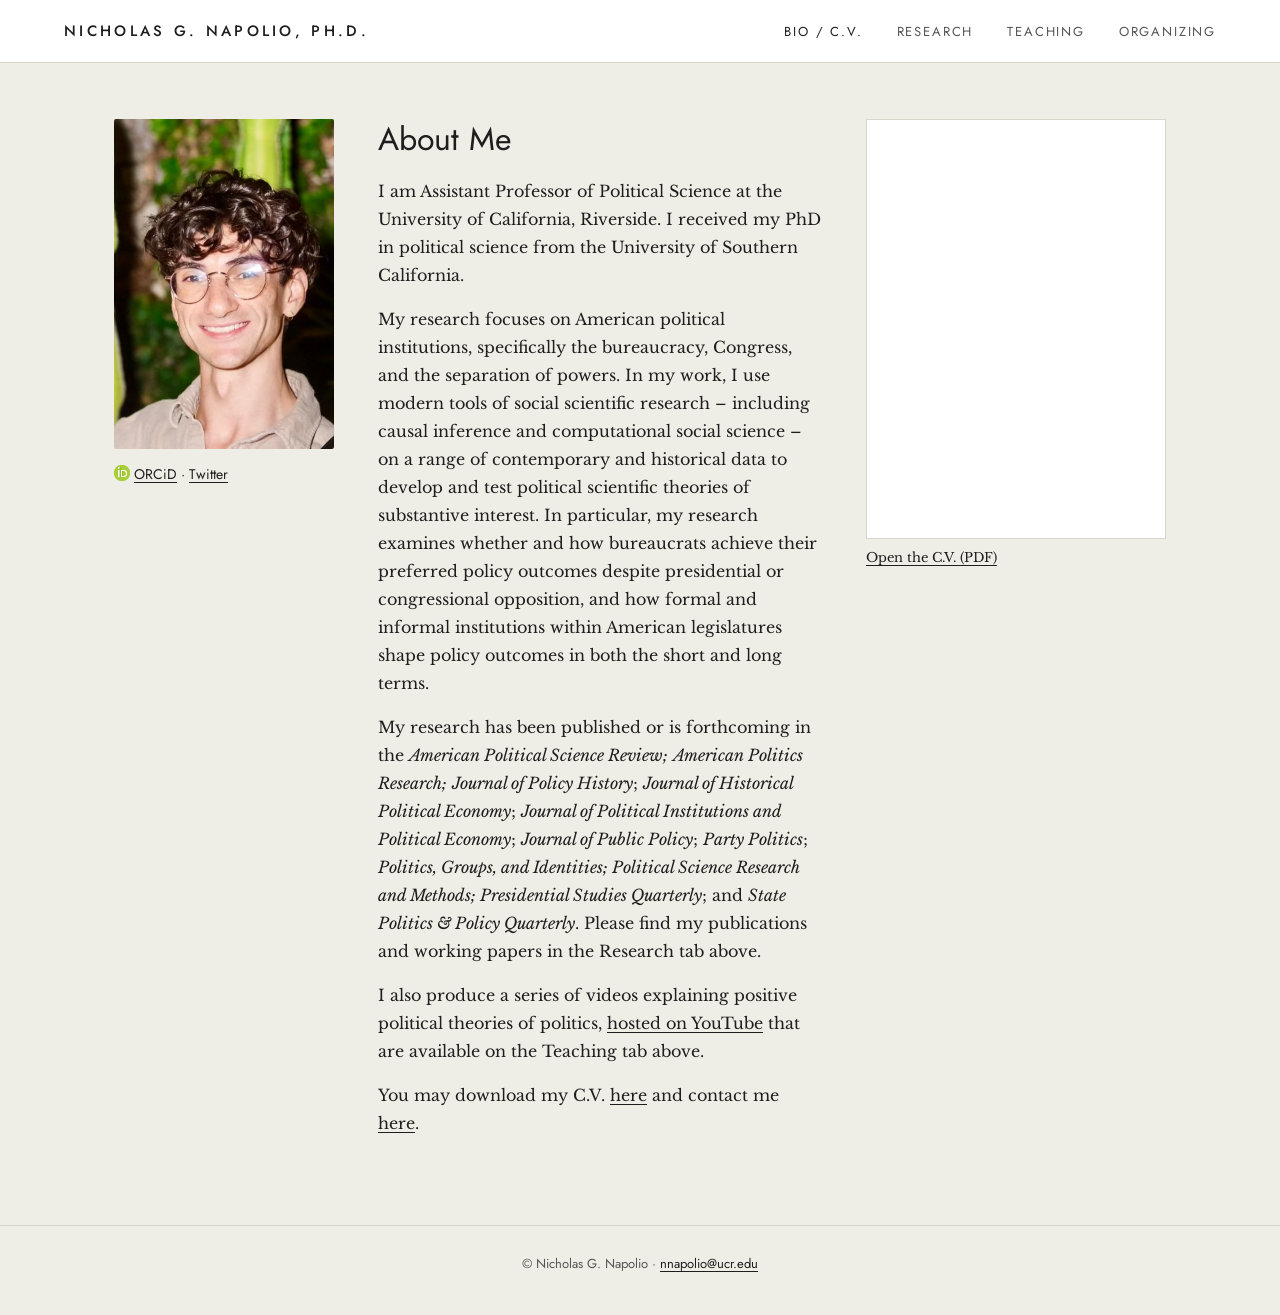
==== index.html @ 7bcb1dd6 "Static version of nicholasnapolio.com (moved off Squarespace) Co-Authored-By: Claude Opus 5.5 <norep" ====
<!doctype html>
<html lang="en">
<head>
<meta charset="utf-8">
<meta name="viewport" content="width=device-width, initial-scale=1">
<title>Nicholas G. Napolio, Ph.D.</title>
<meta name="description" content="Assistant Professor of Political Science, University of California, Riverside.">
<link rel="preconnect" href="https://fonts.googleapis.com"><link rel="preconnect" href="https://fonts.gstatic.com" crossorigin>
<link href="https://fonts.googleapis.com/css2?family=Jost:wght@400;500&family=Libre+Baskerville:ital@0;1&display=swap" rel="stylesheet">
<link rel="stylesheet" href="style.css">
</head>
<body>
<header class="site"><a class="name" href="index.html">Nicholas G. Napolio, Ph.D.</a>
<input type="checkbox" id="navtoggle" aria-label="Menu"><label for="navtoggle" class="burger">Menu</label>
<nav><a href="index.html" class="on">Bio / C.V.</a><a href="research.html">Research</a><a href="teaching.html">Teaching</a><a href="organizing.html">Organizing</a></nav></header>
<main>
<div class="home">
<aside class="profile">
<img class="headshot" src="images/headshot.jpg" alt="Nicholas G. Napolio">
<p class="links"><a href="https://orcid.org/0000-0002-8879-0726"><img src="images/orcid_16x16.png" alt="ORCID iD icon" width="16" height="16">ORCiD</a> · <a href="https://twitter.com/NicholasNapolio">Twitter</a></p>
</aside>
<section class="about"><h2>About Me</h2><p>I am Assistant Professor of Political Science at the University of California, Riverside. I received my PhD in political science from the University of Southern California.</p><p>My research focuses on American political institutions, specifically the bureaucracy, Congress, and the separation of powers. In my work, I use modern tools of social scientific research – including causal inference and computational social science – on a range of contemporary and historical data to develop and test political scientific theories of substantive interest. In particular, my research examines whether and how bureaucrats achieve their preferred policy outcomes despite presidential or congressional opposition, and how formal and informal institutions within American legislatures shape policy outcomes in both the short and long terms. </p><p>My research has been published or is forthcoming in the <em>American Political Science Review;</em> <em>American Politics Research;</em> <em>Journal of Policy History</em>; <em>Journal of Historical Political Economy</em>; <em>Journal of Political Institutions and Political Economy</em>; <em>Journal of Public Policy</em>; <em>Party Politics</em>; <em>Politics, Groups, and Identities; Political Science Research and Methods; Presidential Studies Quarterly</em>; and <em>State Politics & Policy Quarterly</em>. Please find my publications and working papers in the Research tab above.</p><p>I also produce a series of videos explaining positive political theories of politics, <a href="https://www.youtube.com/@animated-politics">hosted on YouTube</a> that are available on the Teaching tab above.</p><p>You may download my C.V. <a href="s/Napolio-CV.pdf">here</a> and contact me <a href="mailto:nnapolio@ucr.edu">here</a>.</p> </section>
<section class="cv"><iframe src="s/Napolio-CV.pdf" title="C.V."></iframe><p class="small"><a href="s/Napolio-CV.pdf">Open the C.V. (PDF)</a></p></section>
</div>
</main>
<footer>© Nicholas G. Napolio · <a href="mailto:nnapolio@ucr.edu">nnapolio@ucr.edu</a></footer>
</body>
</html>
---- style.css ----
:root{--bg:#efeee6;--ink:#1e1e1e;--muted:#555;--line:#d9d7cc;--link:#1e1e1e;--head:#ffffff}
*{box-sizing:border-box}
html{-webkit-text-size-adjust:100%}
body{margin:0;background:var(--bg);color:var(--ink);font:16px/1.75 "Libre Baskerville",Georgia,"Times New Roman",serif}
a{color:var(--link);text-decoration:underline;text-decoration-thickness:1px;text-underline-offset:3px}
a:hover{text-decoration-thickness:2px}
header.site{background:var(--head);display:flex;align-items:center;justify-content:space-between;gap:24px;padding:22px 5vw;position:sticky;top:0;z-index:5;border-bottom:1px solid var(--line)}
header .name{font:500 15px/1.2 Jost,"Helvetica Neue",Arial,sans-serif;letter-spacing:.22em;text-transform:uppercase;text-decoration:none}
nav{display:flex;gap:34px}
nav a{font:400 13px/1 Jost,"Helvetica Neue",Arial,sans-serif;letter-spacing:.14em;text-transform:uppercase;text-decoration:none;color:var(--muted)}
nav a.on,nav a:hover{color:var(--ink)}
#navtoggle,.burger{display:none}
main{max-width:1180px;margin:0 auto;padding:56px 5vw 72px}
h2{font:400 32px/1.25 Jost,"Helvetica Neue",Arial,sans-serif;margin:0 0 18px}
.text h2{margin-top:48px}.text h2:first-child{margin-top:0}
h3{font:400 18px/1.4 Jost,"Helvetica Neue",Arial,sans-serif;color:var(--muted);margin:0 0 20px}
p{margin:0 0 16px}
ul{padding-left:22px}li p{margin:0 0 6px}
.text{max-width:760px;margin:0 auto}
.home{display:grid;grid-template-columns:220px minmax(0,1fr) 300px;gap:44px;align-items:start}
.headshot{width:100%;height:auto;border-radius:2px;display:block}
.profile .links{font:400 14px/1.6 Jost,"Helvetica Neue",Arial,sans-serif;margin-top:14px}
.profile .links img{vertical-align:-2px;margin-right:4px}
.cv iframe{width:100%;height:420px;border:1px solid var(--line);background:#fff}
.small{font-size:13px}
.videos{display:grid;grid-template-columns:repeat(auto-fill,minmax(320px,1fr));gap:24px}
.video{position:relative;aspect-ratio:16/9}
.video iframe{position:absolute;inset:0;width:100%;height:100%;border:0}
footer{text-align:center;font:400 13px/1.6 Jost,"Helvetica Neue",Arial,sans-serif;color:var(--muted);padding:28px 16px 40px;border-top:1px solid var(--line)}
@media (max-width:1000px){.home{grid-template-columns:200px minmax(0,1fr)}.cv{grid-column:1/-1}.cv iframe{height:560px}}
@media (max-width:720px){
 header.site{padding:16px;flex-wrap:wrap}
 .burger{display:block;font:400 13px/1 Jost,sans-serif;letter-spacing:.14em;text-transform:uppercase;cursor:pointer}
 nav{display:none;width:100%;flex-direction:column;gap:16px;padding:8px 0 4px}
 #navtoggle:checked~nav{display:flex}
 main{padding:32px 16px 56px}
 .home{grid-template-columns:1fr;gap:28px}.profile{max-width:220px}
 h2{font-size:27px}
}
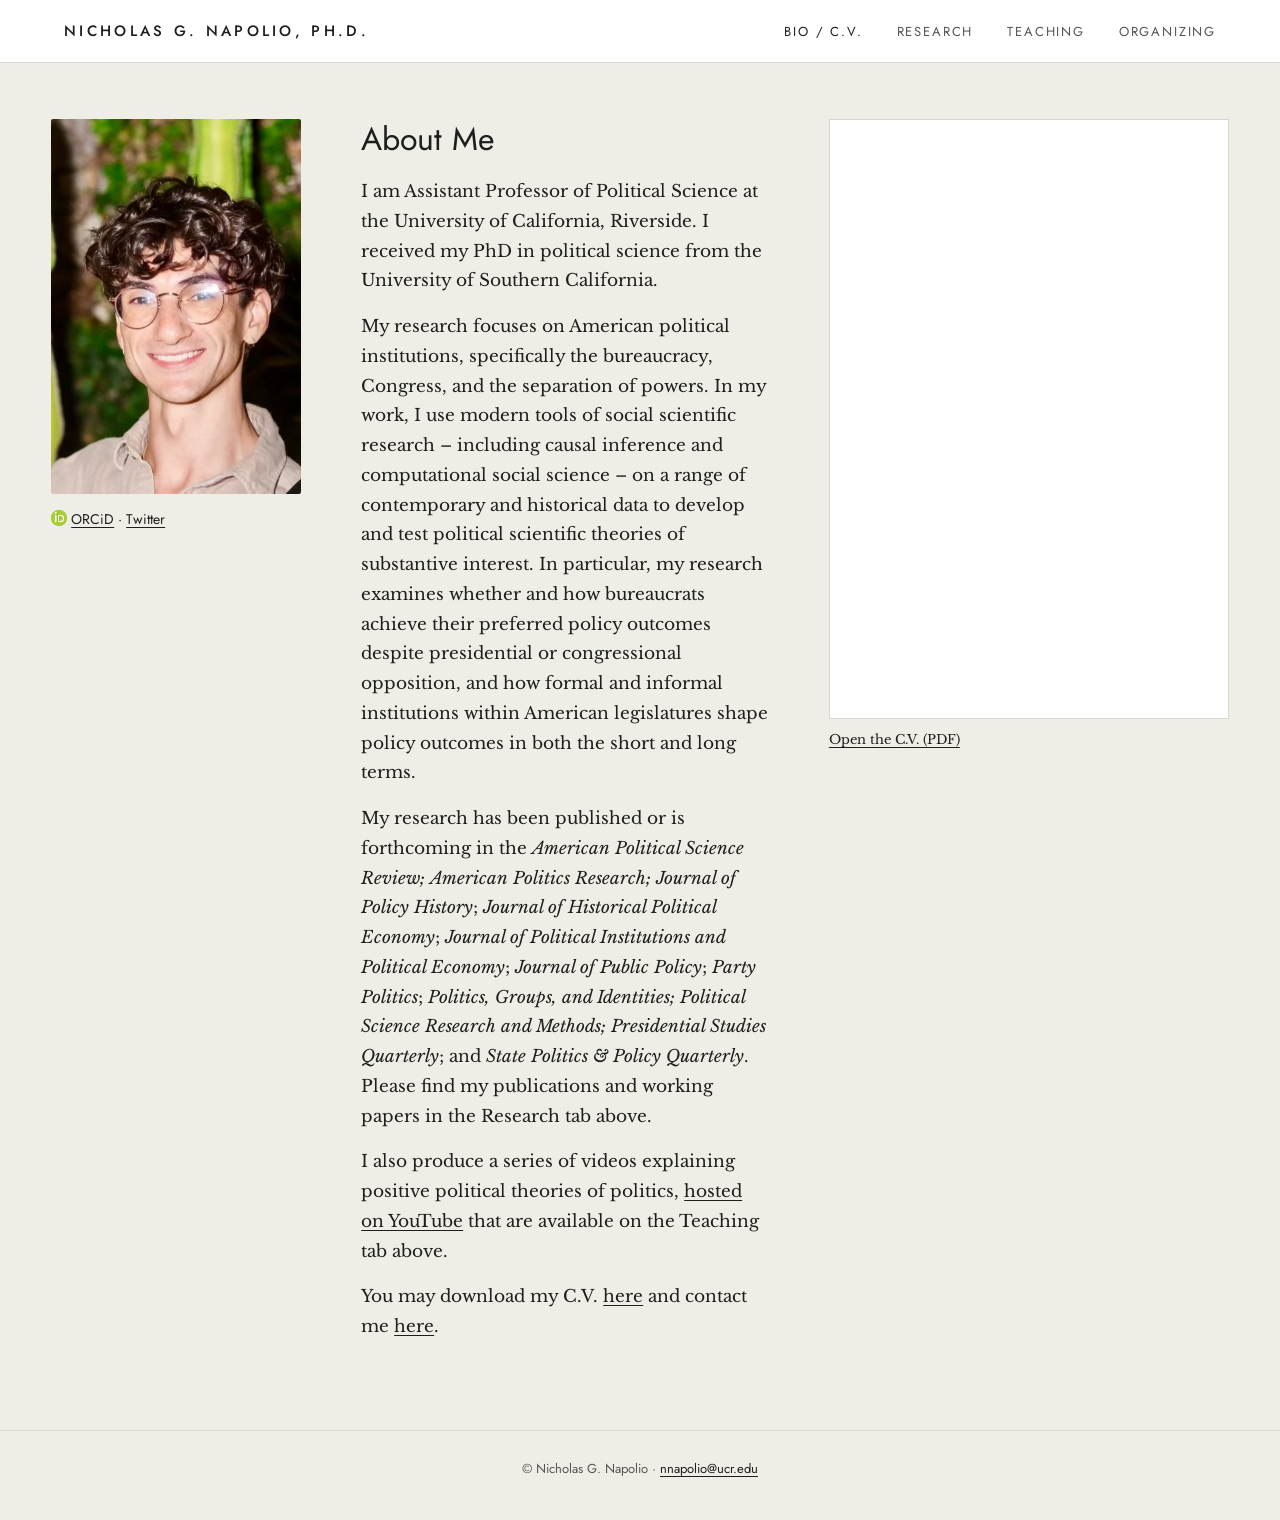
==== commit c154f401: "Wider desktop layout, larger type on wide screens, cache-busted stylesheet Co-Authored-By: Claude Op" ====
--- a/index.html
+++ b/index.html
@@ -7,7 +7,7 @@
 <meta name="description" content="Assistant Professor of Political Science, University of California, Riverside.">
 <link rel="preconnect" href="https://fonts.googleapis.com"><link rel="preconnect" href="https://fonts.gstatic.com" crossorigin>
 <link href="https://fonts.googleapis.com/css2?family=Jost:wght@400;500&family=Libre+Baskerville:ital@0;1&display=swap" rel="stylesheet">
-<link rel="stylesheet" href="style.css">
+<link rel="stylesheet" href="style.css?v=3">
 </head>
 <body>
 <header class="site"><a class="name" href="index.html">Nicholas G. Napolio, Ph.D.</a>
@@ -24,5 +24,14 @@
 </div>
 </main>
 <footer>© Nicholas G. Napolio · <a href="mailto:nnapolio@ucr.edu">nnapolio@ucr.edu</a></footer>
+<div class="webstat"><!-- Begin Web-Stat code v 6.3 -->
+<span id="wts1746953">&nbsp;</span><script>
+var wts=document.createElement('script');wts.type='text/javascript';
+wts.async=true;wts.src='https://wts.one/5/1746953/log6_2.js';
+document.getElementById('wts1746953').appendChild(wts);
+</script><noscript><a href="https://www.web-stat.com">
+<img src="//wts.one/6/5/1746953.gif" 
+style="border:0px;" alt="Web-Stat web statistics"></a></noscript>
+<!-- End Web-Stat code v 6.3 --></div>
 </body>
 </html>
--- a/style.css
+++ b/style.css
@@ -1,7 +1,7 @@
 :root{--bg:#efeee6;--ink:#1e1e1e;--muted:#555;--line:#d9d7cc;--link:#1e1e1e;--head:#ffffff}
 *{box-sizing:border-box}
 html{-webkit-text-size-adjust:100%}
-body{margin:0;background:var(--bg);color:var(--ink);font:16px/1.75 "Libre Baskerville",Georgia,"Times New Roman",serif}
+body{margin:0;background:var(--bg);color:var(--ink);font:17px/1.75 "Libre Baskerville",Georgia,"Times New Roman",serif}
 a{color:var(--link);text-decoration:underline;text-decoration-thickness:1px;text-underline-offset:3px}
 a:hover{text-decoration-thickness:2px}
 header.site{background:var(--head);display:flex;align-items:center;justify-content:space-between;gap:24px;padding:22px 5vw;position:sticky;top:0;z-index:5;border-bottom:1px solid var(--line)}
@@ -10,24 +10,24 @@
 nav a{font:400 13px/1 Jost,"Helvetica Neue",Arial,sans-serif;letter-spacing:.14em;text-transform:uppercase;text-decoration:none;color:var(--muted)}
 nav a.on,nav a:hover{color:var(--ink)}
 #navtoggle,.burger{display:none}
-main{max-width:1180px;margin:0 auto;padding:56px 5vw 72px}
+main{max-width:1640px;margin:0 auto;padding:56px 4vw 72px}
 h2{font:400 32px/1.25 Jost,"Helvetica Neue",Arial,sans-serif;margin:0 0 18px}
 .text h2{margin-top:48px}.text h2:first-child{margin-top:0}
 h3{font:400 18px/1.4 Jost,"Helvetica Neue",Arial,sans-serif;color:var(--muted);margin:0 0 20px}
 p{margin:0 0 16px}
 ul{padding-left:22px}li p{margin:0 0 6px}
-.text{max-width:760px;margin:0 auto}
-.home{display:grid;grid-template-columns:220px minmax(0,1fr) 300px;gap:44px;align-items:start}
+.text{max-width:1120px;margin:0 auto}
+.home{display:grid;grid-template-columns:250px minmax(0,1fr) 400px;gap:60px;align-items:start}
 .headshot{width:100%;height:auto;border-radius:2px;display:block}
 .profile .links{font:400 14px/1.6 Jost,"Helvetica Neue",Arial,sans-serif;margin-top:14px}
 .profile .links img{vertical-align:-2px;margin-right:4px}
-.cv iframe{width:100%;height:420px;border:1px solid var(--line);background:#fff}
+.cv iframe{width:100%;height:600px;border:1px solid var(--line);background:#fff}
 .small{font-size:13px}
 .videos{display:grid;grid-template-columns:repeat(auto-fill,minmax(320px,1fr));gap:24px}
 .video{position:relative;aspect-ratio:16/9}
 .video iframe{position:absolute;inset:0;width:100%;height:100%;border:0}
 footer{text-align:center;font:400 13px/1.6 Jost,"Helvetica Neue",Arial,sans-serif;color:var(--muted);padding:28px 16px 40px;border-top:1px solid var(--line)}
-@media (max-width:1000px){.home{grid-template-columns:200px minmax(0,1fr)}.cv{grid-column:1/-1}.cv iframe{height:560px}}
+@media (max-width:1100px){.home{grid-template-columns:200px minmax(0,1fr)}.cv{grid-column:1/-1}.cv iframe{height:560px}}
 @media (max-width:720px){
  header.site{padding:16px;flex-wrap:wrap}
  .burger{display:block;font:400 13px/1 Jost,sans-serif;letter-spacing:.14em;text-transform:uppercase;cursor:pointer}
@@ -37,3 +37,5 @@
  .home{grid-template-columns:1fr;gap:28px}.profile{max-width:220px}
  h2{font-size:27px}
 }
+.webstat{position:absolute;left:-9999px;height:0;overflow:hidden}
+@media (min-width:1400px){body{font-size:18px}h2{font-size:34px}}
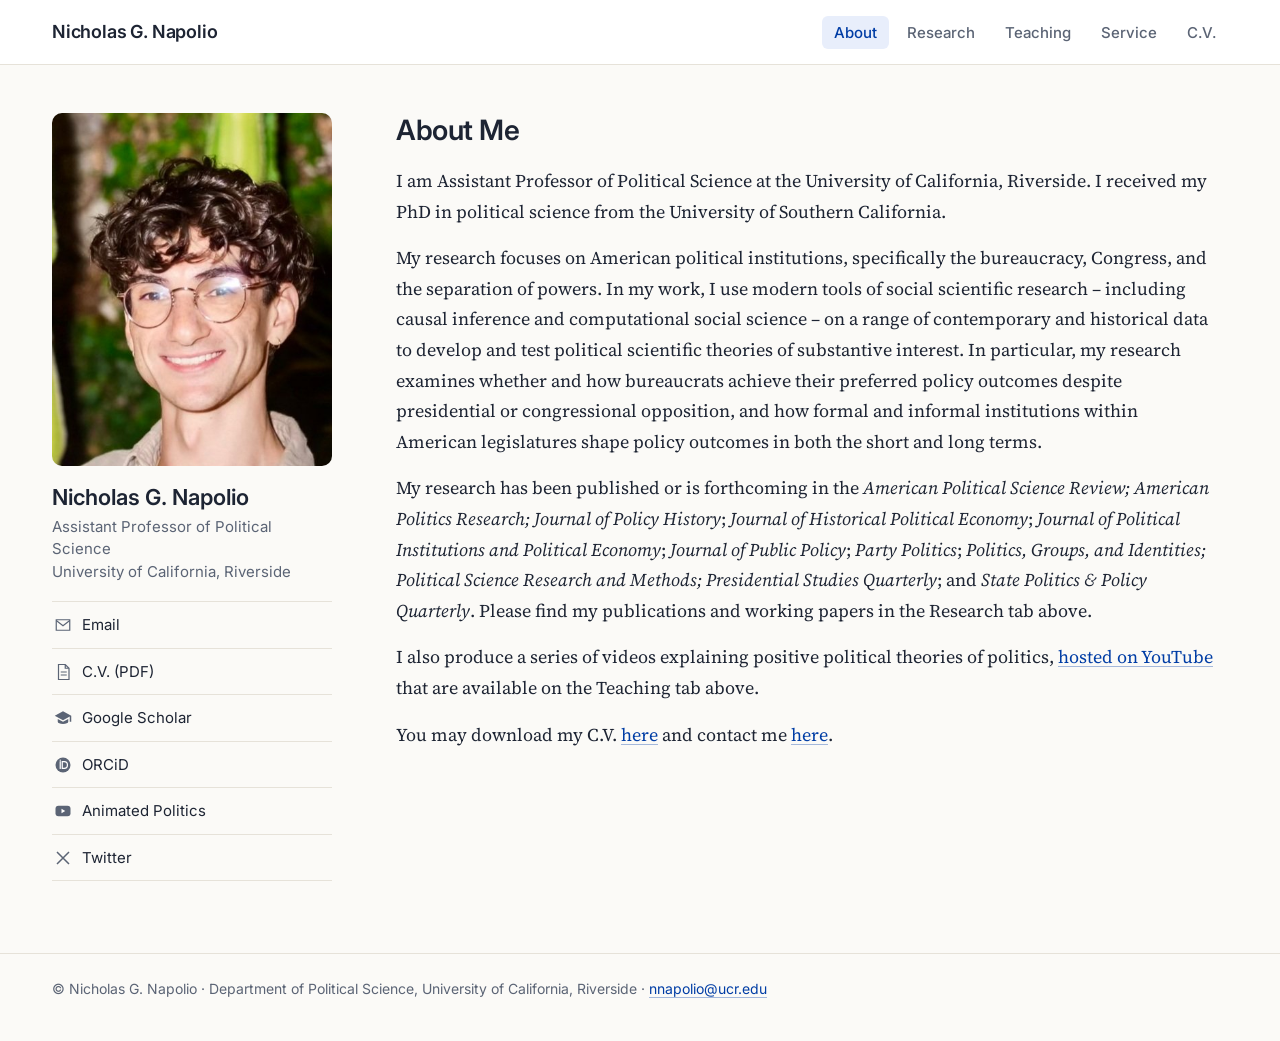
==== commit f89521fe: "Academic layout: top menu, profile card, publication list, Service page Same text, photo and files; " ====
--- a/index.html
+++ b/index.html
@@ -1,29 +1,35 @@
 <!doctype html>
 <html lang="en">
 <head>
-<meta charset="utf-8">
-<meta name="viewport" content="width=device-width, initial-scale=1">
+<meta charset="utf-8"><meta name="viewport" content="width=device-width, initial-scale=1">
 <title>Nicholas G. Napolio, Ph.D.</title>
-<meta name="description" content="Assistant Professor of Political Science, University of California, Riverside.">
+<meta name="description" content="Assistant Professor of Political Science, University of California, Riverside. Research on the bureaucracy, Congress, and the separation of powers.">
+<meta property="og:title" content="Nicholas G. Napolio, Ph.D."><meta property="og:description" content="Assistant Professor of Political Science, University of California, Riverside. Research on the bureaucracy, Congress, and the separation of powers.">
+<meta property="og:image" content="https://www.nicholasnapolio.com/images/headshot.jpg"><meta property="og:type" content="profile">
+<link rel="canonical" href="https://www.nicholasnapolio.com/">
 <link rel="preconnect" href="https://fonts.googleapis.com"><link rel="preconnect" href="https://fonts.gstatic.com" crossorigin>
-<link href="https://fonts.googleapis.com/css2?family=Jost:wght@400;500&family=Libre+Baskerville:ital@0;1&display=swap" rel="stylesheet">
-<link rel="stylesheet" href="style.css?v=3">
+<link href="https://fonts.googleapis.com/css2?family=Source+Serif+4:ital,opsz,wght@0,8..60,400;0,8..60,600;1,8..60,400&family=Inter:wght@400;500;600&display=swap" rel="stylesheet">
+<link rel="stylesheet" href="style.css?v=4">
+<script type="application/ld+json">{"@context": "https://schema.org", "@type": "Person", "name": "Nicholas G. Napolio", "jobTitle": "Assistant Professor of Political Science", "affiliation": {"@type": "CollegeOrUniversity", "name": "University of California, Riverside"}, "email": "mailto:nnapolio@ucr.edu", "url": "https://www.nicholasnapolio.com/", "image": "https://www.nicholasnapolio.com/images/headshot.jpg", "sameAs": ["https://orcid.org/0000-0002-8879-0726", "https://scholar.google.com/citations?user=k3xadVMAAAAJ", "https://twitter.com/NicholasNapolio", "https://www.youtube.com/@animated-politics"]}</script>
 </head>
 <body>
-<header class="site"><a class="name" href="index.html">Nicholas G. Napolio, Ph.D.</a>
-<input type="checkbox" id="navtoggle" aria-label="Menu"><label for="navtoggle" class="burger">Menu</label>
-<nav><a href="index.html" class="on">Bio / C.V.</a><a href="research.html">Research</a><a href="teaching.html">Teaching</a><a href="organizing.html">Organizing</a></nav></header>
-<main>
-<div class="home">
-<aside class="profile">
-<img class="headshot" src="images/headshot.jpg" alt="Nicholas G. Napolio">
-<p class="links"><a href="https://orcid.org/0000-0002-8879-0726"><img src="images/orcid_16x16.png" alt="ORCID iD icon" width="16" height="16">ORCiD</a> · <a href="https://twitter.com/NicholasNapolio">Twitter</a></p>
+<a class="skip" href="#content">Skip to content</a>
+<header class="top"><div class="wrap">
+<a class="brand" href="index.html">Nicholas G. Napolio</a>
+<nav aria-label="Main"><a href="index.html" aria-current="page">About</a><a href="research.html">Research</a><a href="teaching.html">Teaching</a><a href="service.html">Service</a><a href="s/Napolio-CV.pdf">C.V.</a></nav>
+</div></header>
+<div class="wrap layout">
+<aside class="card" aria-label="Profile">
+<img src="images/headshot.jpg" alt="Portrait of Nicholas G. Napolio" width="412" height="618">
+<h1 class="who">Nicholas G. Napolio</h1>
+<p class="role">Assistant Professor of Political Science<br>University of California, Riverside</p>
+<ul class="links"><li><a href="mailto:nnapolio@ucr.edu"><svg viewBox="0 0 24 24" aria-hidden="true"><path d="M3 5h18v14H3z" fill="none" stroke="currentColor" stroke-width="1.6"/><path d="M3 6l9 7 9-7" fill="none" stroke="currentColor" stroke-width="1.6"/></svg><span>Email</span></a></li><li><a href="s/Napolio-CV.pdf"><svg viewBox="0 0 24 24" aria-hidden="true"><path d="M6 2h9l5 5v15H6z M15 2v5h5" fill="none" stroke="currentColor" stroke-width="1.6"/><path d="M9 12h8M9 16h8" stroke="currentColor" stroke-width="1.6"/></svg><span>C.V. (PDF)</span></a></li><li><a href="https://scholar.google.com/citations?user=k3xadVMAAAAJ"><svg viewBox="0 0 24 24" aria-hidden="true"><path d="M12 3L1 9l11 6 9-4.9V17h2V9z" fill="currentColor"/><path d="M5 13.2V17c0 1.7 3.1 3 7 3s7-1.3 7-3v-3.8l-7 3.8z" fill="currentColor"/></svg><span>Google Scholar</span></a></li><li><a href="https://orcid.org/0000-0002-8879-0726"><svg viewBox="0 0 24 24" aria-hidden="true"><circle cx="12" cy="12" r="10" fill="currentColor"/><path d="M8.3 7.6v9M8.3 5.6v.1" stroke="#fff" stroke-width="1.6" stroke-linecap="round"/><path d="M11 7.6h2.7c2.6 0 4.2 1.9 4.2 4.5s-1.6 4.5-4.2 4.5H11z" fill="none" stroke="#fff" stroke-width="1.6"/></svg><span>ORCiD</span></a></li><li><a href="https://www.youtube.com/@animated-politics"><svg viewBox="0 0 24 24" aria-hidden="true"><rect x="2" y="5" width="20" height="14" rx="4" fill="currentColor"/><path d="M10 9l5 3-5 3z" fill="#fff"/></svg><span>Animated Politics</span></a></li><li><a href="https://twitter.com/NicholasNapolio"><svg viewBox="0 0 24 24" aria-hidden="true"><path d="M4 4l16 16M20 4L4 20" stroke="currentColor" stroke-width="2"/></svg><span>Twitter</span></a></li></ul>
 </aside>
-<section class="about"><h2>About Me</h2><p>I am Assistant Professor of Political Science at the University of California, Riverside. I received my PhD in political science from the University of Southern California.</p><p>My research focuses on American political institutions, specifically the bureaucracy, Congress, and the separation of powers. In my work, I use modern tools of social scientific research – including causal inference and computational social science – on a range of contemporary and historical data to develop and test political scientific theories of substantive interest. In particular, my research examines whether and how bureaucrats achieve their preferred policy outcomes despite presidential or congressional opposition, and how formal and informal institutions within American legislatures shape policy outcomes in both the short and long terms. </p><p>My research has been published or is forthcoming in the <em>American Political Science Review;</em> <em>American Politics Research;</em> <em>Journal of Policy History</em>; <em>Journal of Historical Political Economy</em>; <em>Journal of Political Institutions and Political Economy</em>; <em>Journal of Public Policy</em>; <em>Party Politics</em>; <em>Politics, Groups, and Identities; Political Science Research and Methods; Presidential Studies Quarterly</em>; and <em>State Politics & Policy Quarterly</em>. Please find my publications and working papers in the Research tab above.</p><p>I also produce a series of videos explaining positive political theories of politics, <a href="https://www.youtube.com/@animated-politics">hosted on YouTube</a> that are available on the Teaching tab above.</p><p>You may download my C.V. <a href="s/Napolio-CV.pdf">here</a> and contact me <a href="mailto:nnapolio@ucr.edu">here</a>.</p> </section>
-<section class="cv"><iframe src="s/Napolio-CV.pdf" title="C.V."></iframe><p class="small"><a href="s/Napolio-CV.pdf">Open the C.V. (PDF)</a></p></section>
+<main id="content">
+<section><h2>About Me</h2><p>I am Assistant Professor of Political Science at the University of California, Riverside. I received my PhD in political science from the University of Southern California.</p><p>My research focuses on American political institutions, specifically the bureaucracy, Congress, and the separation of powers. In my work, I use modern tools of social scientific research – including causal inference and computational social science – on a range of contemporary and historical data to develop and test political scientific theories of substantive interest. In particular, my research examines whether and how bureaucrats achieve their preferred policy outcomes despite presidential or congressional opposition, and how formal and informal institutions within American legislatures shape policy outcomes in both the short and long terms. </p><p>My research has been published or is forthcoming in the <em>American Political Science Review;</em> <em>American Politics Research;</em> <em>Journal of Policy History</em>; <em>Journal of Historical Political Economy</em>; <em>Journal of Political Institutions and Political Economy</em>; <em>Journal of Public Policy</em>; <em>Party Politics</em>; <em>Politics, Groups, and Identities; Political Science Research and Methods; Presidential Studies Quarterly</em>; and <em>State Politics & Policy Quarterly</em>. Please find my publications and working papers in the Research tab above.</p><p>I also produce a series of videos explaining positive political theories of politics, <a href="https://www.youtube.com/@animated-politics">hosted on YouTube</a> that are available on the Teaching tab above.</p><p>You may download my C.V. <a href="s/Napolio-CV.pdf">here</a> and contact me <a href="mailto:nnapolio@ucr.edu">here</a>.</p></section>
+</main>
 </div>
-</main>
-<footer>© Nicholas G. Napolio · <a href="mailto:nnapolio@ucr.edu">nnapolio@ucr.edu</a></footer>
+<footer><div class="wrap">© Nicholas G. Napolio · Department of Political Science, University of California, Riverside · <a href="mailto:nnapolio@ucr.edu">nnapolio@ucr.edu</a></div></footer>
 <div class="webstat"><!-- Begin Web-Stat code v 6.3 -->
 <span id="wts1746953">&nbsp;</span><script>
 var wts=document.createElement('script');wts.type='text/javascript';
--- a/style.css
+++ b/style.css
@@ -1,41 +1,55 @@
-:root{--bg:#efeee6;--ink:#1e1e1e;--muted:#555;--line:#d9d7cc;--link:#1e1e1e;--head:#ffffff}
+:root{--bg:#fbfaf7;--card:#ffffff;--ink:#1d2433;--muted:#5b6475;--line:#e6e2d9;--accent:#003da5;--accent-soft:#e8eefb;--gold:#ffb81c}
 *{box-sizing:border-box}
 html{-webkit-text-size-adjust:100%}
-body{margin:0;background:var(--bg);color:var(--ink);font:17px/1.75 "Libre Baskerville",Georgia,"Times New Roman",serif}
-a{color:var(--link);text-decoration:underline;text-decoration-thickness:1px;text-underline-offset:3px}
-a:hover{text-decoration-thickness:2px}
-header.site{background:var(--head);display:flex;align-items:center;justify-content:space-between;gap:24px;padding:22px 5vw;position:sticky;top:0;z-index:5;border-bottom:1px solid var(--line)}
-header .name{font:500 15px/1.2 Jost,"Helvetica Neue",Arial,sans-serif;letter-spacing:.22em;text-transform:uppercase;text-decoration:none}
-nav{display:flex;gap:34px}
-nav a{font:400 13px/1 Jost,"Helvetica Neue",Arial,sans-serif;letter-spacing:.14em;text-transform:uppercase;text-decoration:none;color:var(--muted)}
-nav a.on,nav a:hover{color:var(--ink)}
-#navtoggle,.burger{display:none}
-main{max-width:1640px;margin:0 auto;padding:56px 4vw 72px}
-h2{font:400 32px/1.25 Jost,"Helvetica Neue",Arial,sans-serif;margin:0 0 18px}
-.text h2{margin-top:48px}.text h2:first-child{margin-top:0}
-h3{font:400 18px/1.4 Jost,"Helvetica Neue",Arial,sans-serif;color:var(--muted);margin:0 0 20px}
+body{margin:0;background:var(--bg);color:var(--ink);font:18px/1.7 "Source Serif 4",Georgia,serif}
+a{color:var(--accent);text-decoration:underline;text-decoration-color:rgba(0,61,165,.35);text-underline-offset:3px}
+a:hover{text-decoration-color:var(--accent)}
+.skip{position:absolute;left:-999px}.skip:focus{left:16px;top:8px;background:#fff;padding:6px 10px;z-index:9}
+.wrap{max-width:1240px;margin:0 auto;padding:0 32px}
+header.top{background:var(--card);border-bottom:1px solid var(--line);position:sticky;top:0;z-index:5}
+header.top .wrap{display:flex;align-items:center;justify-content:space-between;gap:24px;min-height:64px}
+.brand{font:600 18px/1 Inter,system-ui,sans-serif;color:var(--ink);text-decoration:none;letter-spacing:-.01em}
+nav{display:flex;gap:6px;flex-wrap:wrap}
+nav a{font:500 15px/1 Inter,system-ui,sans-serif;color:var(--muted);text-decoration:none;padding:9px 12px;border-radius:6px}
+nav a:hover{color:var(--ink);background:#f2f0ea}
+nav a[aria-current=page]{color:var(--accent);background:var(--accent-soft)}
+.layout{display:grid;grid-template-columns:280px minmax(0,1fr);gap:64px;padding-top:48px;padding-bottom:72px}
+.card{position:sticky;top:96px;align-self:start;font-family:Inter,system-ui,sans-serif}
+.card img{width:100%;height:auto;max-width:280px;border-radius:10px;display:block;aspect-ratio:412/520;object-fit:cover;object-position:50% 30%}
+.who{font:600 22px/1.25 Inter,system-ui,sans-serif;margin:18px 0 4px}
+.role{font-size:15px;line-height:1.5;color:var(--muted);margin:0 0 18px}
+.links{list-style:none;margin:0;padding:0;border-top:1px solid var(--line)}
+.links li{border-bottom:1px solid var(--line)}
+.links a{display:flex;align-items:center;gap:10px;padding:10px 2px;color:var(--ink);text-decoration:none;font-size:15px}
+.links a:hover{color:var(--accent)}
+.links svg{width:18px;height:18px;flex:none;color:var(--muted)}
+main{min-width:0;max-width:820px}
+h2{font:600 28px/1.25 Inter,system-ui,sans-serif;letter-spacing:-.015em;margin:0 0 18px}
+section+section{margin-top:52px;padding-top:40px;border-top:1px solid var(--line)}
+h3{font:600 17px/1.3 Inter,system-ui,sans-serif;margin:26px 0 10px;color:var(--ink)}
 p{margin:0 0 16px}
-ul{padding-left:22px}li p{margin:0 0 6px}
-.text{max-width:1120px;margin:0 auto}
-.home{display:grid;grid-template-columns:250px minmax(0,1fr) 400px;gap:60px;align-items:start}
-.headshot{width:100%;height:auto;border-radius:2px;display:block}
-.profile .links{font:400 14px/1.6 Jost,"Helvetica Neue",Arial,sans-serif;margin-top:14px}
-.profile .links img{vertical-align:-2px;margin-right:4px}
-.cv iframe{width:100%;height:600px;border:1px solid var(--line);background:#fff}
-.small{font-size:13px}
-.videos{display:grid;grid-template-columns:repeat(auto-fill,minmax(320px,1fr));gap:24px}
-.video{position:relative;aspect-ratio:16/9}
+.lede{color:var(--muted);font-size:17px}
+ol.pubs{list-style:none;margin:0;padding:0}
+ol.pubs li{padding:16px 0;border-bottom:1px solid var(--line)}
+ol.pubs li:first-child{padding-top:4px}
+ol.pubs li>a:first-of-type{font-weight:600}
+ul.plain{padding-left:20px}ul.plain li{margin:0 0 12px}
+section ul li p{margin:0 0 6px}
+.btns{display:flex;gap:8px;margin-top:8px}
+.btn{font:600 12px/1 Inter,system-ui,sans-serif;letter-spacing:.04em;text-transform:uppercase;text-decoration:none;padding:6px 10px;border-radius:5px;background:var(--accent);color:#fff}
+.btn.ghost{background:transparent;color:var(--accent);border:1px solid rgba(0,61,165,.4)}
+.btn:hover{filter:brightness(1.1)}
+.videos{display:grid;grid-template-columns:repeat(2,minmax(0,1fr));gap:20px;margin-top:8px}
+.video{position:relative;aspect-ratio:16/9;border-radius:8px;overflow:hidden;background:#000}
 .video iframe{position:absolute;inset:0;width:100%;height:100%;border:0}
-footer{text-align:center;font:400 13px/1.6 Jost,"Helvetica Neue",Arial,sans-serif;color:var(--muted);padding:28px 16px 40px;border-top:1px solid var(--line)}
-@media (max-width:1100px){.home{grid-template-columns:200px minmax(0,1fr)}.cv{grid-column:1/-1}.cv iframe{height:560px}}
-@media (max-width:720px){
- header.site{padding:16px;flex-wrap:wrap}
- .burger{display:block;font:400 13px/1 Jost,sans-serif;letter-spacing:.14em;text-transform:uppercase;cursor:pointer}
- nav{display:none;width:100%;flex-direction:column;gap:16px;padding:8px 0 4px}
- #navtoggle:checked~nav{display:flex}
- main{padding:32px 16px 56px}
- .home{grid-template-columns:1fr;gap:28px}.profile{max-width:220px}
- h2{font-size:27px}
+footer{border-top:1px solid var(--line);font:400 14px/1.6 Inter,system-ui,sans-serif;color:var(--muted);padding:24px 0 40px}
+.webstat{position:absolute;left:-9999px;height:0;overflow:hidden}
+@media (max-width:900px){
+ .layout{grid-template-columns:1fr;gap:32px;padding-top:28px}
+ .card{position:static;display:grid;grid-template-columns:120px 1fr;gap:4px 20px;align-items:start}
+ .card img{grid-row:1/4;max-width:120px;aspect-ratio:1/1;border-radius:50%}
+ .who{margin-top:4px}.links{grid-column:1/-1;display:flex;flex-wrap:wrap;border:0;gap:6px 18px;margin-top:10px}.links li{border:0}
+ .links a{padding:4px 0}
+ .videos{grid-template-columns:1fr}
 }
-.webstat{position:absolute;left:-9999px;height:0;overflow:hidden}
-@media (min-width:1400px){body{font-size:18px}h2{font-size:34px}}
+@media (max-width:600px){.wrap{padding:0 16px}header.top .wrap{flex-direction:column;align-items:flex-start;padding-top:12px;padding-bottom:8px;gap:8px}body{font-size:17px}nav a{padding:8px 9px;font-size:14px}}
